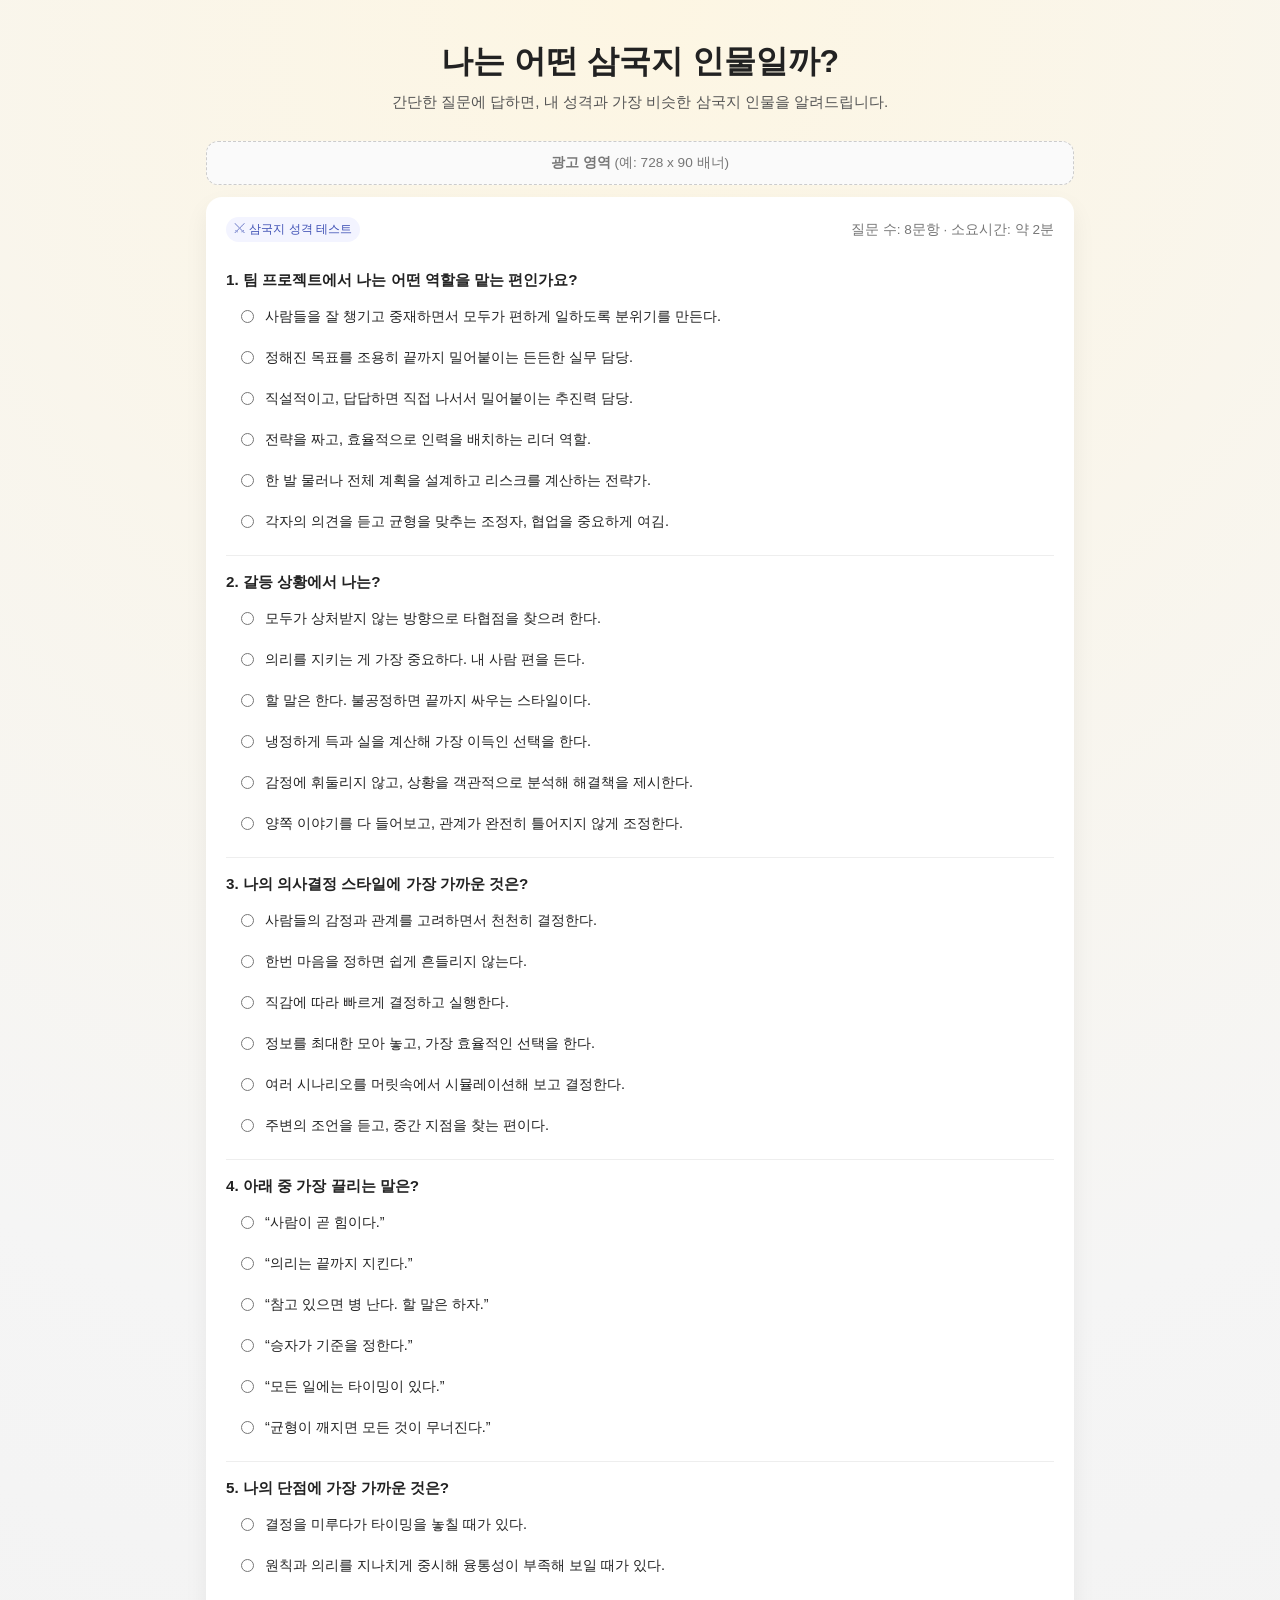
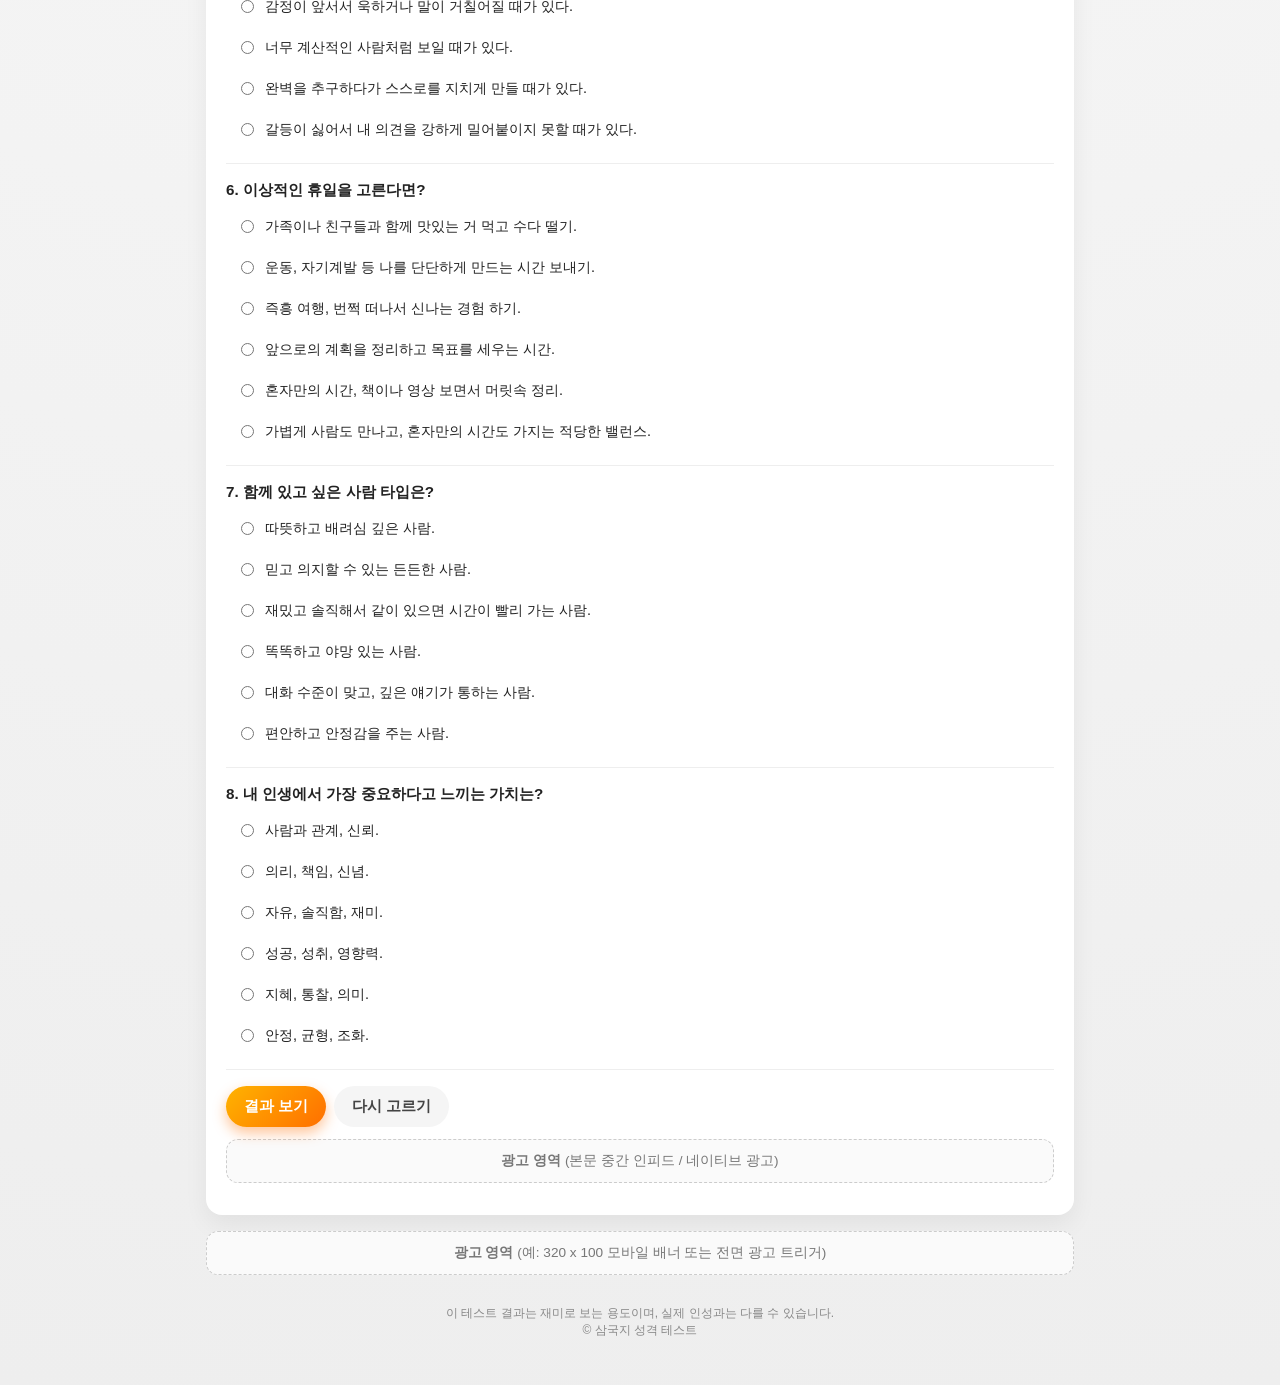
==== sam.html @ 5c95fb85 "Add 삼국지 인물 성격 테스트 HTML quiz" ====
<!DOCTYPE html>
<html lang="ko">
<head>
  <meta charset="UTF-8" />
  <title>삼국지 인물 성격 테스트</title>
  <meta name="viewport" content="width=device-width, initial-scale=1" />
  <style>
    * {
      box-sizing: border-box;
    }

    body {
      margin: 0;
      font-family: -apple-system, BlinkMacSystemFont, "Segoe UI", Roboto, sans-serif;
      background: radial-gradient(circle at top, #fdf6e3 0, #f5f5f5 45%, #eeeeee 100%);
      color: #222;
    }

    .page {
      max-width: 900px;
      margin: 0 auto;
      padding: 16px;
    }

    header {
      text-align: center;
      padding: 24px 12px 16px;
    }

    header h1 {
      margin: 0 0 8px;
      font-size: 2rem;
    }

    header p {
      margin: 0;
      color: #555;
      font-size: 0.95rem;
    }

    .card {
      background: #fff;
      border-radius: 16px;
      box-shadow: 0 10px 25px rgba(0, 0, 0, 0.06);
      padding: 20px;
      margin-bottom: 16px;
    }

    .ad-slot {
      border-radius: 12px;
      border: 1px dashed #ccc;
      background: #fafafa;
      color: #777;
      font-size: 0.85rem;
      padding: 12px;
      text-align: center;
      margin: 12px 0;
    }

    .ad-slot span {
      font-weight: 600;
    }

    .quiz-meta {
      font-size: 0.85rem;
      color: #777;
      display: flex;
      justify-content: space-between;
      align-items: center;
      gap: 8px;
      flex-wrap: wrap;
      margin-bottom: 12px;
    }

    .badge {
      display: inline-flex;
      align-items: center;
      gap: 4px;
      font-size: 0.75rem;
      padding: 4px 8px;
      border-radius: 999px;
      background: #f3f4ff;
      color: #3f51b5;
    }

    .question {
      padding: 16px 0;
      border-bottom: 1px solid #eee;
    }

    .question:last-of-type {
      border-bottom: none;
    }

    .question-title {
      font-weight: 600;
      margin-bottom: 8px;
      font-size: 0.95rem;
    }

    .options {
      display: grid;
      gap: 6px;
    }

    .option-label {
      display: flex;
      align-items: flex-start;
      gap: 8px;
      padding: 8px 10px;
      border-radius: 10px;
      cursor: pointer;
      transition: background 0.15s ease, transform 0.05s ease;
    }

    .option-label:hover {
      background: #f4f4ff;
      transform: translateY(-1px);
    }

    .option-label input {
      margin-top: 3px;
      flex-shrink: 0;
    }

    .option-text {
      font-size: 0.9rem;
    }

    .actions {
      margin-top: 16px;
      display: flex;
      gap: 8px;
      flex-wrap: wrap;
    }

    button {
      border: none;
      border-radius: 999px;
      padding: 10px 18px;
      cursor: pointer;
      font-size: 0.95rem;
      font-weight: 600;
      transition: transform 0.05s ease, box-shadow 0.1s ease, opacity 0.15s ease;
    }

    button:active {
      transform: translateY(1px);
      box-shadow: none;
    }

    .btn-primary {
      background: linear-gradient(135deg, #ffb300, #ff6f00);
      color: #fff;
      box-shadow: 0 6px 14px rgba(255, 111, 0, 0.4);
    }

    .btn-secondary {
      background: #f5f5f5;
      color: #444;
    }

    .warning {
      margin-top: 8px;
      font-size: 0.85rem;
      color: #d32f2f;
      display: none;
    }

    .result {
      display: none;
      margin-top: 16px;
    }

    .result-title {
      font-size: 1.2rem;
      font-weight: 700;
      margin-bottom: 4px;
    }

    .result-subtitle {
      font-size: 0.9rem;
      color: #777;
      margin-bottom: 12px;
    }

    .result-tagline {
      display: inline-block;
      font-size: 0.8rem;
      padding: 4px 10px;
      border-radius: 999px;
      background: #fff8e1;
      color: #ff6f00;
      margin-bottom: 10px;
    }

    .result-body {
      font-size: 0.9rem;
      line-height: 1.6;
      color: #444;
    }

    .result-body p {
      margin: 0 0 8px;
    }

    .result-body ul {
      padding-left: 18px;
      margin: 6px 0 0;
      font-size: 0.88rem;
    }

    .share-hint {
      margin-top: 12px;
      font-size: 0.8rem;
      color: #666;
    }

    footer {
      text-align: center;
      font-size: 0.75rem;
      color: #888;
      padding: 18px 0 30px;
    }

    @media (max-width: 600px) {
      header h1 {
        font-size: 1.6rem;
      }
      .card {
        padding: 16px;
      }
    }
  </style>
</head>
<body>
  <div class="page">
    <header>
      <h1>나는 어떤 삼국지 인물일까?</h1>
      <p>간단한 질문에 답하면, 내 성격과 가장 비슷한 삼국지 인물을 알려드립니다.</p>
    </header>

    <!-- 상단 광고 영역 -->
    <div class="ad-slot">
      <span>광고 영역</span> (예: 728 x 90 배너)
      <!-- 여기 ad script 삽입 -->
    </div>

    <main>
      <section class="card" id="quiz-card">
        <div class="quiz-meta">
          <div class="badge">⚔ 삼국지 성격 테스트</div>
          <div>질문 수: 8문항 · 소요시간: 약 2분</div>
        </div>

        <form id="quiz-form">
          <!-- Q1 -->
          <div class="question">
            <div class="question-title">1. 팀 프로젝트에서 나는 어떤 역할을 맡는 편인가요?</div>
            <div class="options">
              <label class="option-label">
                <input type="radio" name="q1" value="yu" />
                <div class="option-text">사람들을 잘 챙기고 중재하면서 모두가 편하게 일하도록 분위기를 만든다.</div>
              </label>
              <label class="option-label">
                <input type="radio" name="q1" value="guan" />
                <div class="option-text">정해진 목표를 조용히 끝까지 밀어붙이는 든든한 실무 담당.</div>
              </label>
              <label class="option-label">
                <input type="radio" name="q1" value="zhang" />
                <div class="option-text">직설적이고, 답답하면 직접 나서서 밀어붙이는 추진력 담당.</div>
              </label>
              <label class="option-label">
                <input type="radio" name="q1" value="cao" />
                <div class="option-text">전략을 짜고, 효율적으로 인력을 배치하는 리더 역할.</div>
              </label>
              <label class="option-label">
                <input type="radio" name="q1" value="zhuge" />
                <div class="option-text">한 발 물러나 전체 계획을 설계하고 리스크를 계산하는 전략가.</div>
              </label>
              <label class="option-label">
                <input type="radio" name="q1" value="sun" />
                <div class="option-text">각자의 의견을 듣고 균형을 맞추는 조정자, 협업을 중요하게 여김.</div>
              </label>
            </div>
          </div>

          <!-- Q2 -->
          <div class="question">
            <div class="question-title">2. 갈등 상황에서 나는?</div>
            <div class="options">
              <label class="option-label">
                <input type="radio" name="q2" value="yu" />
                <div class="option-text">모두가 상처받지 않는 방향으로 타협점을 찾으려 한다.</div>
              </label>
              <label class="option-label">
                <input type="radio" name="q2" value="guan" />
                <div class="option-text">의리를 지키는 게 가장 중요하다. 내 사람 편을 든다.</div>
              </label>
              <label class="option-label">
                <input type="radio" name="q2" value="zhang" />
                <div class="option-text">할 말은 한다. 불공정하면 끝까지 싸우는 스타일이다.</div>
              </label>
              <label class="option-label">
                <input type="radio" name="q2" value="cao" />
                <div class="option-text">냉정하게 득과 실을 계산해 가장 이득인 선택을 한다.</div>
              </label>
              <label class="option-label">
                <input type="radio" name="q2" value="zhuge" />
                <div class="option-text">감정에 휘둘리지 않고, 상황을 객관적으로 분석해 해결책을 제시한다.</div>
              </label>
              <label class="option-label">
                <input type="radio" name="q2" value="sun" />
                <div class="option-text">양쪽 이야기를 다 들어보고, 관계가 완전히 틀어지지 않게 조정한다.</div>
              </label>
            </div>
          </div>

          <!-- Q3 -->
          <div class="question">
            <div class="question-title">3. 나의 의사결정 스타일에 가장 가까운 것은?</div>
            <div class="options">
              <label class="option-label">
                <input type="radio" name="q3" value="yu" />
                <div class="option-text">사람들의 감정과 관계를 고려하면서 천천히 결정한다.</div>
              </label>
              <label class="option-label">
                <input type="radio" name="q3" value="guan" />
                <div class="option-text">한번 마음을 정하면 쉽게 흔들리지 않는다.</div>
              </label>
              <label class="option-label">
                <input type="radio" name="q3" value="zhang" />
                <div class="option-text">직감에 따라 빠르게 결정하고 실행한다.</div>
              </label>
              <label class="option-label">
                <input type="radio" name="q3" value="cao" />
                <div class="option-text">정보를 최대한 모아 놓고, 가장 효율적인 선택을 한다.</div>
              </label>
              <label class="option-label">
                <input type="radio" name="q3" value="zhuge" />
                <div class="option-text">여러 시나리오를 머릿속에서 시뮬레이션해 보고 결정한다.</div>
              </label>
              <label class="option-label">
                <input type="radio" name="q3" value="sun" />
                <div class="option-text">주변의 조언을 듣고, 중간 지점을 찾는 편이다.</div>
              </label>
            </div>
          </div>

          <!-- Q4 -->
          <div class="question">
            <div class="question-title">4. 아래 중 가장 끌리는 말은?</div>
            <div class="options">
              <label class="option-label">
                <input type="radio" name="q4" value="yu" />
                <div class="option-text">“사람이 곧 힘이다.”</div>
              </label>
              <label class="option-label">
                <input type="radio" name="q4" value="guan" />
                <div class="option-text">“의리는 끝까지 지킨다.”</div>
              </label>
              <label class="option-label">
                <input type="radio" name="q4" value="zhang" />
                <div class="option-text">“참고 있으면 병 난다. 할 말은 하자.”</div>
              </label>
              <label class="option-label">
                <input type="radio" name="q4" value="cao" />
                <div class="option-text">“승자가 기준을 정한다.”</div>
              </label>
              <label class="option-label">
                <input type="radio" name="q4" value="zhuge" />
                <div class="option-text">“모든 일에는 타이밍이 있다.”</div>
              </label>
              <label class="option-label">
                <input type="radio" name="q4" value="sun" />
                <div class="option-text">“균형이 깨지면 모든 것이 무너진다.”</div>
              </label>
            </div>
          </div>

          <!-- Q5 -->
          <div class="question">
            <div class="question-title">5. 나의 단점에 가장 가까운 것은?</div>
            <div class="options">
              <label class="option-label">
                <input type="radio" name="q5" value="yu" />
                <div class="option-text">결정을 미루다가 타이밍을 놓칠 때가 있다.</div>
              </label>
              <label class="option-label">
                <input type="radio" name="q5" value="guan" />
                <div class="option-text">원칙과 의리를 지나치게 중시해 융통성이 부족해 보일 때가 있다.</div>
              </label>
              <label class="option-label">
                <input type="radio" name="q5" value="zhang" />
                <div class="option-text">감정이 앞서서 욱하거나 말이 거칠어질 때가 있다.</div>
              </label>
              <label class="option-label">
                <input type="radio" name="q5" value="cao" />
                <div class="option-text">너무 계산적인 사람처럼 보일 때가 있다.</div>
              </label>
              <label class="option-label">
                <input type="radio" name="q5" value="zhuge" />
                <div class="option-text">완벽을 추구하다가 스스로를 지치게 만들 때가 있다.</div>
              </label>
              <label class="option-label">
                <input type="radio" name="q5" value="sun" />
                <div class="option-text">갈등이 싫어서 내 의견을 강하게 밀어붙이지 못할 때가 있다.</div>
              </label>
            </div>
          </div>

          <!-- Q6 -->
          <div class="question">
            <div class="question-title">6. 이상적인 휴일을 고른다면?</div>
            <div class="options">
              <label class="option-label">
                <input type="radio" name="q6" value="yu" />
                <div class="option-text">가족이나 친구들과 함께 맛있는 거 먹고 수다 떨기.</div>
              </label>
              <label class="option-label">
                <input type="radio" name="q6" value="guan" />
                <div class="option-text">운동, 자기계발 등 나를 단단하게 만드는 시간 보내기.</div>
              </label>
              <label class="option-label">
                <input type="radio" name="q6" value="zhang" />
                <div class="option-text">즉흥 여행, 번쩍 떠나서 신나는 경험 하기.</div>
              </label>
              <label class="option-label">
                <input type="radio" name="q6" value="cao" />
                <div class="option-text">앞으로의 계획을 정리하고 목표를 세우는 시간.</div>
              </label>
              <label class="option-label">
                <input type="radio" name="q6" value="zhuge" />
                <div class="option-text">혼자만의 시간, 책이나 영상 보면서 머릿속 정리.</div>
              </label>
              <label class="option-label">
                <input type="radio" name="q6" value="sun" />
                <div class="option-text">가볍게 사람도 만나고, 혼자만의 시간도 가지는 적당한 밸런스.</div>
              </label>
            </div>
          </div>

          <!-- Q7 -->
          <div class="question">
            <div class="question-title">7. 함께 있고 싶은 사람 타입은?</div>
            <div class="options">
              <label class="option-label">
                <input type="radio" name="q7" value="yu" />
                <div class="option-text">따뜻하고 배려심 깊은 사람.</div>
              </label>
              <label class="option-label">
                <input type="radio" name="q7" value="guan" />
                <div class="option-text">믿고 의지할 수 있는 든든한 사람.</div>
              </label>
              <label class="option-label">
                <input type="radio" name="q7" value="zhang" />
                <div class="option-text">재밌고 솔직해서 같이 있으면 시간이 빨리 가는 사람.</div>
              </label>
              <label class="option-label">
                <input type="radio" name="q7" value="cao" />
                <div class="option-text">똑똑하고 야망 있는 사람.</div>
              </label>
              <label class="option-label">
                <input type="radio" name="q7" value="zhuge" />
                <div class="option-text">대화 수준이 맞고, 깊은 얘기가 통하는 사람.</div>
              </label>
              <label class="option-label">
                <input type="radio" name="q7" value="sun" />
                <div class="option-text">편안하고 안정감을 주는 사람.</div>
              </label>
            </div>
          </div>

          <!-- Q8 -->
          <div class="question">
            <div class="question-title">8. 내 인생에서 가장 중요하다고 느끼는 가치는?</div>
            <div class="options">
              <label class="option-label">
                <input type="radio" name="q8" value="yu" />
                <div class="option-text">사람과 관계, 신뢰.</div>
              </label>
              <label class="option-label">
                <input type="radio" name="q8" value="guan" />
                <div class="option-text">의리, 책임, 신념.</div>
              </label>
              <label class="option-label">
                <input type="radio" name="q8" value="zhang" />
                <div class="option-text">자유, 솔직함, 재미.</div>
              </label>
              <label class="option-label">
                <input type="radio" name="q8" value="cao" />
                <div class="option-text">성공, 성취, 영향력.</div>
              </label>
              <label class="option-label">
                <input type="radio" name="q8" value="zhuge" />
                <div class="option-text">지혜, 통찰, 의미.</div>
              </label>
              <label class="option-label">
                <input type="radio" name="q8" value="sun" />
                <div class="option-text">안정, 균형, 조화.</div>
              </label>
            </div>
          </div>

          <div class="actions">
            <button type="button" class="btn-primary" id="submit-btn">결과 보기</button>
            <button type="button" class="btn-secondary" id="reset-btn">다시 고르기</button>
          </div>
          <div class="warning" id="warning-msg">모든 문항에 답을 선택해주세요.</div>
        </form>

        <!-- 중간 광고 영역 -->
        <div class="ad-slot">
          <span>광고 영역</span> (본문 중간 인피드 / 네이티브 광고)
          <!-- 여기 ad script 삽입 -->
        </div>

        <div class="result" id="result-box">
          <div class="result-title" id="result-title"></div>
          <div class="result-subtitle" id="result-subtitle"></div>
          <div class="result-tagline" id="result-tagline"></div>
          <div class="result-body" id="result-body"></div>

          <div class="actions" style="margin-top: 16px;">
            <button type="button" class="btn-secondary" id="retry-btn">테스트 다시 하기</button>
          </div>
          <div class="share-hint">
            친구에게도 공유해서, 누가 누군지 비교해 보세요 😄  
            (URL 복사해서 카톡/디코 등에 붙여넣기!)
          </div>
        </div>
      </section>

      <!-- 하단 광고 영역 -->
      <div class="ad-slot">
        <span>광고 영역</span> (예: 320 x 100 모바일 배너 또는 전면 광고 트리거)
        <!-- 여기 ad script 삽입 -->
      </div>
    </main>

    <footer>
      이 테스트 결과는 재미로 보는 용도이며, 실제 인성과는 다를 수 있습니다.<br />
      © 삼국지 성격 테스트
    </footer>
  </div>

  <script>
    // 캐릭터별 결과 텍스트
    const CHARACTER_RESULTS = {
      yu: {
        name: "유비 타입",
        subtitle: "사람을 모으는 따뜻한 리더",
        tagline: "“사람이 가장 큰 재산이다.”",
        description: `
          <p>당신은 사람을 중요하게 생각하고, 주변을 잘 챙기는 따뜻한 리더 타입입니다.</p>
          <p>다소 우유부단해 보일 때도 있지만, 결국에는 모두가 최대한 상처받지 않는 방향을 찾으려 노력합니다.</p>
          <ul>
            <li>관계와 신뢰를 중시하는 성향</li>
            <li>사람을 모으고 분위기를 만드는 능력</li>
            <li>때로는 결정이 느리다는 이야기를 들을 수 있음</li>
          </ul>
        `
      },
      guan: {
        name: "관우 타입",
        subtitle: "의리와 신념으로 버티는 정직한 강자",
        tagline: "“한 번 맺은 인연, 끝까지 지킨다.”",
        description: `
          <p>당신은 의리와 신뢰를 매우 중요하게 생각하는 사람입니다.</p>
          <p>스스로 세운 기준이 분명하고, 한 번 마음먹은 일은 끝까지 밀어붙이는 강한 끈기를 가지고 있습니다.</p>
          <ul>
            <li>믿음직하고 책임감이 강한 스타일</li>
            <li>원칙주의자로 보일 수 있음</li>
            <li>가까운 사람들에게는 누구보다 든든한 존재</li>
          </ul>
        `
      },
      zhang: {
        name: "장비 타입",
        subtitle: "불같은 에너지의 솔직한 행동파",
        tagline: "“답답하면 내가 한다!”",
        description: `
          <p>당신은 솔직하고 직선적인 에너지를 가진 사람입니다.</p>
          <p>하기로 한 일은 시원하게 밀어붙이고, 불공정한 상황을 보면 그냥 넘기지 못하는 편입니다.</p>
          <ul>
            <li>추진력 넘치는 실천형 인간</li>
            <li>감정 표현이 솔직해 호불호가 갈릴 수 있음</li>
            <li>팀에 있을 때 분위기를 확 뒤집는 파워</li>
          </ul>
        `
      },
      cao: {
        name: "조조 타입",
        subtitle: "냉철한 판단의 전략적 현실주의자",
        tagline: "“승리한 자가 기준이 된다.”",
        description: `
          <p>당신은 효율과 성과를 중시하는 현실적인 전략가 타입입니다.</p>
          <p>때로는 차갑게 보일 수 있지만, 그만큼 상황을 냉정하게 바라보고 필요한 결정을 내릴 수 있습니다.</p>
          <ul>
            <li>판단이 빠르고 전략적인 사고를 잘함</li>
            <li>감정보다는 결과를 우선시하는 편</li>
            <li>리더 역할을 맡을 때 능력을 크게 발휘</li>
          </ul>
        `
      },
      zhuge: {
        name: "제갈량 타입",
        subtitle: "먼 미래까지 보는 지혜로운 설계자",
        tagline: "“이미 여러 경우의 수를 계산해 두었다.”",
        description: `
          <p>당신은 한 발 물러서서 전체를 보는 시야를 가진 사람입니다.</p>
          <p>계획을 세우고, 리스크를 분석하며, 최적의 선택지를 찾는 데에 강점이 있습니다.</p>
          <ul>
            <li>논리적이고 분석적인 사고력</li>
            <li>완벽주의 성향으로 스스로를 몰아붙이기도 함</li>
            <li>조언자·전략가 포지션에서 진가를 발휘</li>
          </ul>
        `
      },
      sun: {
        name: "손권 타입",
        subtitle: "균형 감각이 뛰어난 조정형 리더",
        tagline: "“극단이 아닌 균형이 오래 간다.”",
        description: `
          <p>당신은 여러 의견을 들으며 균형점을 잘 찾는 사람입니다.</p>
          <p>극단적인 선택보다는, 장기적으로 모두가 버틸 수 있는 타협점을 찾는 능력이 뛰어납니다.</p>
          <ul>
            <li>협상과 중재에 강한 스타일</li>
            <li>갈등 상황에서 모두를 살리는 선택을 찾으려 함</li>
            <li>가끔은 ‘애매하다’는 말을 들을 수 있지만, 실상은 안정적인 타입</li>
          </ul>
        `
      }
    };

    const form = document.getElementById("quiz-form");
    const submitBtn = document.getElementById("submit-btn");
    const resetBtn = document.getElementById("reset-btn");
    const retryBtn = document.getElementById("retry-btn");
    const warningMsg = document.getElementById("warning-msg");
    const resultBox = document.getElementById("result-box");
    const resultTitle = document.getElementById("result-title");
    const resultSubtitle = document.getElementById("result-subtitle");
    const resultTagline = document.getElementById("result-tagline");
    const resultBody = document.getElementById("result-body");

    function getSelectedValues() {
      const answers = {};
      const totalQuestions = 8;

      for (let i = 1; i <= totalQuestions; i++) {
        const name = "q" + i;
        const selected = form.querySelector(`input[name="${name}"]:checked`);
        answers[name] = selected ? selected.value : null;
      }
      return answers;
    }

    function calculateResult(answers) {
      const scores = {
        yu: 0,
        guan: 0,
        zhang: 0,
        cao: 0,
        zhuge: 0,
        sun: 0
      };

      Object.values(answers).forEach((value) => {
        if (value && scores.hasOwnProperty(value)) {
          scores[value] += 1;
        }
      });

      let bestKey = null;
      let bestScore = -1;
      for (const [key, score] of Object.entries(scores)) {
        if (score > bestScore) {
          bestScore = score;
          bestKey = key;
        }
      }

      return bestKey;
    }

    function showResult(characterKey) {
      const data = CHARACTER_RESULTS[characterKey];
      if (!data) return;

      resultTitle.textContent = data.name;
      resultSubtitle.textContent = data.subtitle;
      resultTagline.textContent = data.tagline;
      resultBody.innerHTML = data.description;

      resultBox.style.display = "block";
      warningMsg.style.display = "none";

      // 결과 쪽으로 스크롤
      resultBox.scrollIntoView({ behavior: "smooth", block: "start" });
    }

    function resetQuiz() {
      form.reset();
      warningMsg.style.display = "none";
      resultBox.style.display = "none";
    }

    submitBtn.addEventListener("click", () => {
      const answers = getSelectedValues();
      const missed = Object.values(answers).some((val) => val === null);

      if (missed) {
        warningMsg.style.display = "block";
        resultBox.style.display = "none";
        return;
      }

      const bestKey = calculateResult(answers);
      showResult(bestKey);
    });

    resetBtn.addEventListener("click", resetQuiz);
    retryBtn.addEventListener("click", resetQuiz);
  </script>
</body>
</html>
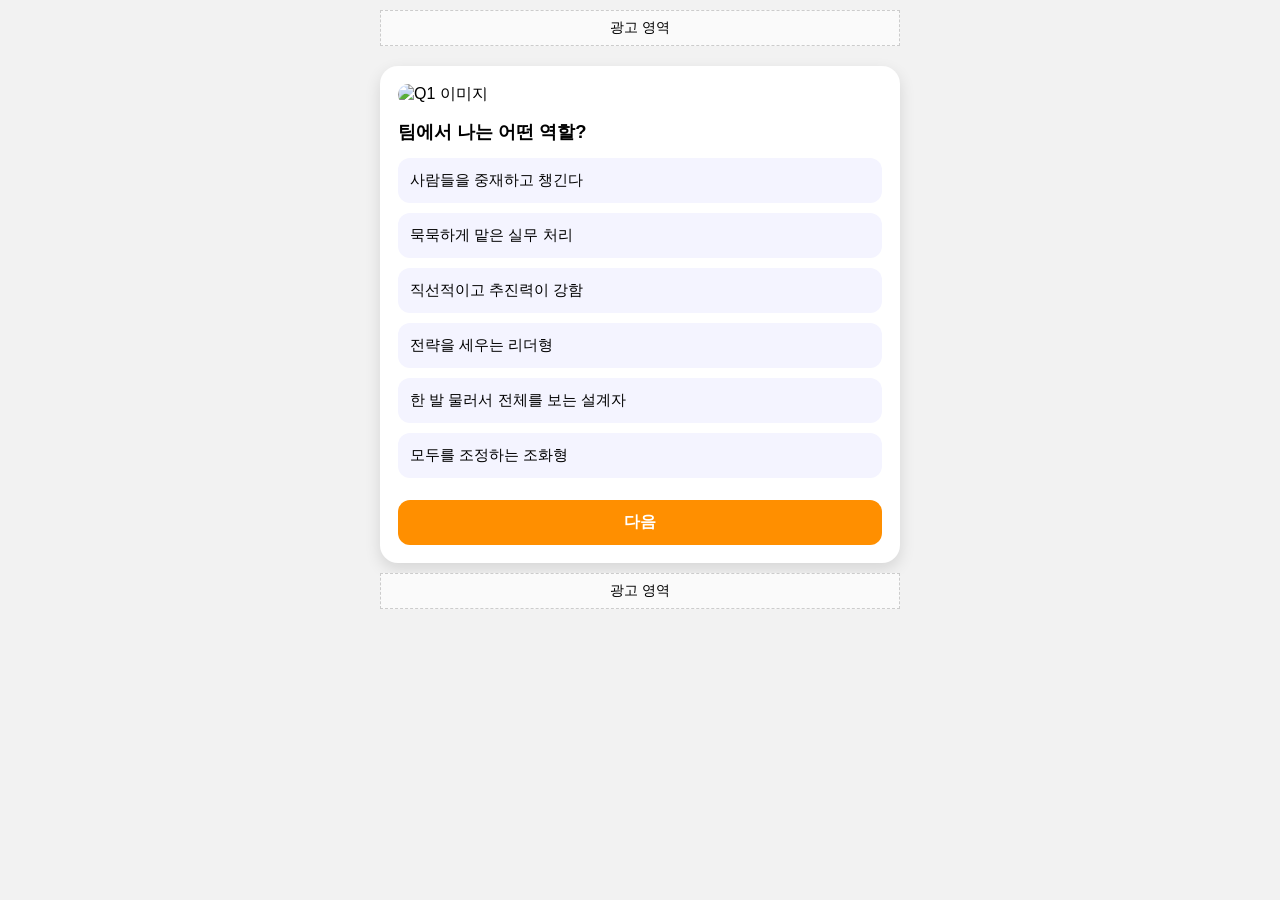
==== commit d9f2d394: "v1" ====
--- a/sam.html
+++ b/sam.html
@@ -1,727 +1,318 @@
 <!DOCTYPE html>
 <html lang="ko">
 <head>
-  <meta charset="UTF-8" />
-  <title>삼국지 인물 성격 테스트</title>
-  <meta name="viewport" content="width=device-width, initial-scale=1" />
-  <style>
-    * {
-      box-sizing: border-box;
+<meta charset="UTF-8" />
+<meta name="viewport" content="width=device-width, initial-scale=1" />
+<title>삼국지 성격 테스트</title>
+
+<style>
+  body {
+    margin: 0;
+    background: #f2f2f2;
+    font-family: "Apple SD Gothic Neo", sans-serif;
+  }
+  .container {
+    max-width: 520px;
+    margin: 0 auto;
+    padding: 0 14px;
+  }
+
+  /* 광고 영역 */
+  .ad-slot {
+    margin: 10px 0;
+    padding: 8px;
+    background: #fafafa;
+    border: 1px dashed #ccc;
+    font-size: 0.85rem;
+    text-align: center;
+  }
+
+  /* 질문 카드 */
+  .card {
+    margin-top: 20px;
+    background: #fff;
+    border-radius: 18px;
+    padding: 18px;
+    box-shadow: 0 6px 16px rgba(0,0,0,0.12);
+    display: none; /* 기본은 감춤 */
+    animation: fadein .3s ease;
+  }
+
+  @keyframes fadein {
+    from {opacity: 0; transform: translateY(8px);}
+    to {opacity: 1; transform: translateY(0);}
+  }
+
+  .card.active { display: block; }
+
+  .card img {
+    width: 100%;
+    border-radius: 14px;
+    margin-bottom: 14px;
+  }
+
+  .question-title {
+    font-size: 1.15rem;
+    font-weight: 700;
+    margin-bottom: 14px;
+  }
+
+  .option {
+    background: #f4f4ff;
+    padding: 12px;
+    border-radius: 12px;
+    margin-bottom: 10px;
+    cursor: pointer;
+    font-size: 0.95rem;
+  }
+  .option.selected {
+    background: #dcd8ff;
+    font-weight: 600;
+  }
+
+  .next-btn {
+    margin-top: 12px;
+    width: 100%;
+    padding: 12px;
+    border: none;
+    background: #ff8f00;
+    color: #fff;
+    border-radius: 12px;
+    font-size: 1rem;
+    font-weight: 700;
+    cursor: pointer;
+  }
+
+  /* 결과 구역 */
+  #result-box {
+    display: none;
+    background: #fff;
+    padding: 20px;
+    border-radius: 18px;
+    margin-top: 20px;
+    box-shadow: 0 6px 16px rgba(0,0,0,0.12);
+    animation: fadein .3s ease;
+  }
+
+  #result-box img {
+    width: 100%;
+    border-radius: 16px;
+    margin-bottom: 16px;
+  }
+
+  .result-title {
+    font-size: 1.3rem;
+    font-weight: 700;
+  }
+
+  .result-desc {
+    margin-top: 8px;
+    line-height: 1.6;
+  }
+
+  .retry-btn {
+    margin-top: 16px;
+    width: 100%;
+    padding: 12px;
+    background: #eee;
+    border: none;
+    border-radius: 12px;
+    font-size: 1rem;
+    cursor: pointer;
+  }
+</style>
+</head>
+
+<body>
+<div class="container">
+
+  <div class="ad-slot">광고 영역</div>
+
+  <!-- 카드들 -->
+  <div id="card-area">
+
+    <!-- Q1 -->
+    <div class="card active" data-question="q1">
+      <img src="img/q1.jpg" alt="Q1 이미지">
+      <div class="question-title">팀에서 나는 어떤 역할?</div>
+      <div class="option" data-value="yu">사람들을 중재하고 챙긴다</div>
+      <div class="option" data-value="guan">묵묵하게 맡은 실무 처리</div>
+      <div class="option" data-value="zhang">직선적이고 추진력이 강함</div>
+      <div class="option" data-value="cao">전략을 세우는 리더형</div>
+      <div class="option" data-value="zhuge">한 발 물러서 전체를 보는 설계자</div>
+      <div class="option" data-value="sun">모두를 조정하는 조화형</div>
+      <button class="next-btn">다음</button>
+    </div>
+
+    <!-- Q2 -->
+    <div class="card" data-question="q2">
+      <img src="img/q2.jpg" alt="Q2 이미지">
+      <div class="question-title">갈등 상황에서 나는?</div>
+      <div class="option" data-value="yu">모두가 덜 상처받게 타협</div>
+      <div class="option" data-value="guan">의리 최우선</div>
+      <div class="option" data-value="zhang">불공정하면 바로 지적</div>
+      <div class="option" data-value="cao">득실 계산</div>
+      <div class="option" data-value="zhuge">감정 배제하고 분석</div>
+      <div class="option" data-value="sun">관계가 깨지지 않게 조정</div>
+      <button class="next-btn">다음</button>
+    </div>
+
+    <!-- Q3 -->
+    <div class="card" data-question="q3">
+      <img src="img/q3.jpg" alt="Q3 이미지">
+      <div class="question-title">의사결정 스타일은?</div>
+      <div class="option" data-value="yu">감정·관계 고려</div>
+      <div class="option" data-value="guan">결정 후 흔들리지 않음</div>
+      <div class="option" data-value="zhang">직감·속도</div>
+      <div class="option" data-value="cao">정보 기반 효율 결정</div>
+      <div class="option" data-value="zhuge">시나리오 분석</div>
+      <div class="option" data-value="sun">여러 의견 조율</div>
+      <button class="next-btn">다음</button>
+    </div>
+
+    <!-- Q4 -->
+    <div class="card" data-question="q4">
+      <img src="img/q4.jpg" alt="Q4 이미지">
+      <div class="question-title">가장 끌리는 말은?</div>
+      <div class="option" data-value="yu">사람이 곧 힘이다</div>
+      <div class="option" data-value="guan">의리는 끝까지</div>
+      <div class="option" data-value="zhang">참으면 병난다</div>
+      <div class="option" data-value="cao">승자가 기준</div>
+      <div class="option" data-value="zhuge">모든 건 타이밍</div>
+      <div class="option" data-value="sun">균형이 중요</div>
+      <button class="next-btn">다음</button>
+    </div>
+
+    <!-- Q5 -->
+    <div class="card" data-question="q5">
+      <img src="img/q5.jpg" alt="Q5 이미지">
+      <div class="question-title">내 단점과 가까운 것은?</div>
+      <div class="option" data-value="yu">결정이 느림</div>
+      <div class="option" data-value="guan">융통성 부족</div>
+      <div class="option" data-value="zhang">감정적일 때가 있음</div>
+      <div class="option" data-value="cao">계산적이라는 말 들음</div>
+      <div class="option" data-value="zhuge">완벽주의</div>
+      <div class="option" data-value="sun">의견 주장 약함</div>
+      <button class="next-btn">다음</button>
+    </div>
+
+    <!-- Q6 -->
+    <div class="card" data-question="q6">
+      <img src="img/q6.jpg" alt="Q6 이미지">
+      <div class="question-title">중요하게 생각하는 가치?</div>
+      <div class="option" data-value="yu">관계·신뢰</div>
+      <div class="option" data-value="guan">의리·책임</div>
+      <div class="option" data-value="zhang">자유·솔직함</div>
+      <div class="option" data-value="cao">성취·성공</div>
+      <div class="option" data-value="zhuge">지혜·의미</div>
+      <div class="option" data-value="sun">안정·조화</div>
+      <button class="next-btn">결과 보기</button>
+    </div>
+
+  </div>
+
+  <div class="ad-slot">광고 영역</div>
+
+  <!-- 결과 -->
+  <div id="result-box">
+    <img id="result-img" src="" alt="">
+    <div class="result-title" id="result-title"></div>
+    <div class="result-desc" id="result-desc"></div>
+    <button class="retry-btn" onclick="location.reload()">다시 하기</button>
+  </div>
+
+</div>
+
+<script>
+  const cards = document.querySelectorAll(".card");
+  const answers = {};
+
+  // 옵션 선택
+  document.querySelectorAll(".option").forEach(opt => {
+    opt.addEventListener("click", () => {
+      opt.classList.toggle("selected");
+    });
+  });
+
+  // 버튼 클릭 → 다음 질문
+  document.querySelectorAll(".next-btn").forEach((btn, index) => {
+    btn.addEventListener("click", () => {
+      const card = cards[index];
+      const qName = card.dataset.question;
+      const selected = [...card.querySelectorAll(".selected")].map(o => o.dataset.value);
+
+      if (selected.length === 0) {
+        alert("하나 이상 선택해주세요!");
+        return;
+      }
+
+      answers[qName] = selected;
+
+      card.classList.remove("active");
+      if (cards[index + 1]) {
+        cards[index + 1].classList.add("active");
+      } else {
+        showResult();
+      }
+    });
+  });
+
+  /* 결과 데이터 */
+  const RESULT_DATA = {
+    yu: {
+      name: "유비 타입",
+      img: "img/result_yu.jpg",
+      desc: "따뜻하고 관계 중심적인 리더 성향!"
+    },
+    guan: {
+      name: "관우 타입",
+      img: "img/result_guan.jpg",
+      desc: "의리, 신뢰, 원칙 중심의 강직한 성향!"
+    },
+    zhang: {
+      name: "장비 타입",
+      img: "img/result_zhang.jpg",
+      desc: "솔직하고 추진력 넘치는 행동파!"
+    },
+    cao: {
+      name: "조조 타입",
+      img: "img/result_cao.jpg",
+      desc: "전략적이고 현실적인 리더형!"
+    },
+    zhuge: {
+      name: "제갈량 타입",
+      img: "img/result_zhuge.jpg",
+      desc: "분석적이고 지혜로운 설계자!"
+    },
+    sun: {
+      name: "손권 타입",
+      img: "img/result_sun.jpg",
+      desc: "균형 감각과 조정 능력이 뛰어난 타입!"
     }
-
-    body {
-      margin: 0;
-      font-family: -apple-system, BlinkMacSystemFont, "Segoe UI", Roboto, sans-serif;
-      background: radial-gradient(circle at top, #fdf6e3 0, #f5f5f5 45%, #eeeeee 100%);
-      color: #222;
-    }
-
-    .page {
-      max-width: 900px;
-      margin: 0 auto;
-      padding: 16px;
-    }
-
-    header {
-      text-align: center;
-      padding: 24px 12px 16px;
-    }
-
-    header h1 {
-      margin: 0 0 8px;
-      font-size: 2rem;
-    }
-
-    header p {
-      margin: 0;
-      color: #555;
-      font-size: 0.95rem;
-    }
-
-    .card {
-      background: #fff;
-      border-radius: 16px;
-      box-shadow: 0 10px 25px rgba(0, 0, 0, 0.06);
-      padding: 20px;
-      margin-bottom: 16px;
-    }
-
-    .ad-slot {
-      border-radius: 12px;
-      border: 1px dashed #ccc;
-      background: #fafafa;
-      color: #777;
-      font-size: 0.85rem;
-      padding: 12px;
-      text-align: center;
-      margin: 12px 0;
-    }
-
-    .ad-slot span {
-      font-weight: 600;
-    }
-
-    .quiz-meta {
-      font-size: 0.85rem;
-      color: #777;
-      display: flex;
-      justify-content: space-between;
-      align-items: center;
-      gap: 8px;
-      flex-wrap: wrap;
-      margin-bottom: 12px;
-    }
-
-    .badge {
-      display: inline-flex;
-      align-items: center;
-      gap: 4px;
-      font-size: 0.75rem;
-      padding: 4px 8px;
-      border-radius: 999px;
-      background: #f3f4ff;
-      color: #3f51b5;
-    }
-
-    .question {
-      padding: 16px 0;
-      border-bottom: 1px solid #eee;
-    }
-
-    .question:last-of-type {
-      border-bottom: none;
-    }
-
-    .question-title {
-      font-weight: 600;
-      margin-bottom: 8px;
-      font-size: 0.95rem;
-    }
-
-    .options {
-      display: grid;
-      gap: 6px;
-    }
-
-    .option-label {
-      display: flex;
-      align-items: flex-start;
-      gap: 8px;
-      padding: 8px 10px;
-      border-radius: 10px;
-      cursor: pointer;
-      transition: background 0.15s ease, transform 0.05s ease;
-    }
-
-    .option-label:hover {
-      background: #f4f4ff;
-      transform: translateY(-1px);
-    }
-
-    .option-label input {
-      margin-top: 3px;
-      flex-shrink: 0;
-    }
-
-    .option-text {
-      font-size: 0.9rem;
-    }
-
-    .actions {
-      margin-top: 16px;
-      display: flex;
-      gap: 8px;
-      flex-wrap: wrap;
-    }
-
-    button {
-      border: none;
-      border-radius: 999px;
-      padding: 10px 18px;
-      cursor: pointer;
-      font-size: 0.95rem;
-      font-weight: 600;
-      transition: transform 0.05s ease, box-shadow 0.1s ease, opacity 0.15s ease;
-    }
-
-    button:active {
-      transform: translateY(1px);
-      box-shadow: none;
-    }
-
-    .btn-primary {
-      background: linear-gradient(135deg, #ffb300, #ff6f00);
-      color: #fff;
-      box-shadow: 0 6px 14px rgba(255, 111, 0, 0.4);
-    }
-
-    .btn-secondary {
-      background: #f5f5f5;
-      color: #444;
-    }
-
-    .warning {
-      margin-top: 8px;
-      font-size: 0.85rem;
-      color: #d32f2f;
-      display: none;
-    }
-
-    .result {
-      display: none;
-      margin-top: 16px;
-    }
-
-    .result-title {
-      font-size: 1.2rem;
-      font-weight: 700;
-      margin-bottom: 4px;
-    }
-
-    .result-subtitle {
-      font-size: 0.9rem;
-      color: #777;
-      margin-bottom: 12px;
-    }
-
-    .result-tagline {
-      display: inline-block;
-      font-size: 0.8rem;
-      padding: 4px 10px;
-      border-radius: 999px;
-      background: #fff8e1;
-      color: #ff6f00;
-      margin-bottom: 10px;
-    }
-
-    .result-body {
-      font-size: 0.9rem;
-      line-height: 1.6;
-      color: #444;
-    }
-
-    .result-body p {
-      margin: 0 0 8px;
-    }
-
-    .result-body ul {
-      padding-left: 18px;
-      margin: 6px 0 0;
-      font-size: 0.88rem;
-    }
-
-    .share-hint {
-      margin-top: 12px;
-      font-size: 0.8rem;
-      color: #666;
-    }
-
-    footer {
-      text-align: center;
-      font-size: 0.75rem;
-      color: #888;
-      padding: 18px 0 30px;
-    }
-
-    @media (max-width: 600px) {
-      header h1 {
-        font-size: 1.6rem;
-      }
-      .card {
-        padding: 16px;
+  };
+
+  function showResult() {
+    const score = {yu:0, guan:0, zhang:0, cao:0, zhuge:0, sun:0};
+
+    Object.values(answers).forEach(arr => arr.forEach(v => score[v]++));
+
+    let best = null, bestScore = -1;
+    for (const k in score) {
+      if (score[k] > bestScore) {
+        best = k;
+        bestScore = score[k];
       }
     }
-  </style>
-</head>
-<body>
-  <div class="page">
-    <header>
-      <h1>나는 어떤 삼국지 인물일까?</h1>
-      <p>간단한 질문에 답하면, 내 성격과 가장 비슷한 삼국지 인물을 알려드립니다.</p>
-    </header>
-
-    <!-- 상단 광고 영역 -->
-    <div class="ad-slot">
-      <span>광고 영역</span> (예: 728 x 90 배너)
-      <!-- 여기 ad script 삽입 -->
-    </div>
-
-    <main>
-      <section class="card" id="quiz-card">
-        <div class="quiz-meta">
-          <div class="badge">⚔ 삼국지 성격 테스트</div>
-          <div>질문 수: 8문항 · 소요시간: 약 2분</div>
-        </div>
-
-        <form id="quiz-form">
-          <!-- Q1 -->
-          <div class="question">
-            <div class="question-title">1. 팀 프로젝트에서 나는 어떤 역할을 맡는 편인가요?</div>
-            <div class="options">
-              <label class="option-label">
-                <input type="radio" name="q1" value="yu" />
-                <div class="option-text">사람들을 잘 챙기고 중재하면서 모두가 편하게 일하도록 분위기를 만든다.</div>
-              </label>
-              <label class="option-label">
-                <input type="radio" name="q1" value="guan" />
-                <div class="option-text">정해진 목표를 조용히 끝까지 밀어붙이는 든든한 실무 담당.</div>
-              </label>
-              <label class="option-label">
-                <input type="radio" name="q1" value="zhang" />
-                <div class="option-text">직설적이고, 답답하면 직접 나서서 밀어붙이는 추진력 담당.</div>
-              </label>
-              <label class="option-label">
-                <input type="radio" name="q1" value="cao" />
-                <div class="option-text">전략을 짜고, 효율적으로 인력을 배치하는 리더 역할.</div>
-              </label>
-              <label class="option-label">
-                <input type="radio" name="q1" value="zhuge" />
-                <div class="option-text">한 발 물러나 전체 계획을 설계하고 리스크를 계산하는 전략가.</div>
-              </label>
-              <label class="option-label">
-                <input type="radio" name="q1" value="sun" />
-                <div class="option-text">각자의 의견을 듣고 균형을 맞추는 조정자, 협업을 중요하게 여김.</div>
-              </label>
-            </div>
-          </div>
-
-          <!-- Q2 -->
-          <div class="question">
-            <div class="question-title">2. 갈등 상황에서 나는?</div>
-            <div class="options">
-              <label class="option-label">
-                <input type="radio" name="q2" value="yu" />
-                <div class="option-text">모두가 상처받지 않는 방향으로 타협점을 찾으려 한다.</div>
-              </label>
-              <label class="option-label">
-                <input type="radio" name="q2" value="guan" />
-                <div class="option-text">의리를 지키는 게 가장 중요하다. 내 사람 편을 든다.</div>
-              </label>
-              <label class="option-label">
-                <input type="radio" name="q2" value="zhang" />
-                <div class="option-text">할 말은 한다. 불공정하면 끝까지 싸우는 스타일이다.</div>
-              </label>
-              <label class="option-label">
-                <input type="radio" name="q2" value="cao" />
-                <div class="option-text">냉정하게 득과 실을 계산해 가장 이득인 선택을 한다.</div>
-              </label>
-              <label class="option-label">
-                <input type="radio" name="q2" value="zhuge" />
-                <div class="option-text">감정에 휘둘리지 않고, 상황을 객관적으로 분석해 해결책을 제시한다.</div>
-              </label>
-              <label class="option-label">
-                <input type="radio" name="q2" value="sun" />
-                <div class="option-text">양쪽 이야기를 다 들어보고, 관계가 완전히 틀어지지 않게 조정한다.</div>
-              </label>
-            </div>
-          </div>
-
-          <!-- Q3 -->
-          <div class="question">
-            <div class="question-title">3. 나의 의사결정 스타일에 가장 가까운 것은?</div>
-            <div class="options">
-              <label class="option-label">
-                <input type="radio" name="q3" value="yu" />
-                <div class="option-text">사람들의 감정과 관계를 고려하면서 천천히 결정한다.</div>
-              </label>
-              <label class="option-label">
-                <input type="radio" name="q3" value="guan" />
-                <div class="option-text">한번 마음을 정하면 쉽게 흔들리지 않는다.</div>
-              </label>
-              <label class="option-label">
-                <input type="radio" name="q3" value="zhang" />
-                <div class="option-text">직감에 따라 빠르게 결정하고 실행한다.</div>
-              </label>
-              <label class="option-label">
-                <input type="radio" name="q3" value="cao" />
-                <div class="option-text">정보를 최대한 모아 놓고, 가장 효율적인 선택을 한다.</div>
-              </label>
-              <label class="option-label">
-                <input type="radio" name="q3" value="zhuge" />
-                <div class="option-text">여러 시나리오를 머릿속에서 시뮬레이션해 보고 결정한다.</div>
-              </label>
-              <label class="option-label">
-                <input type="radio" name="q3" value="sun" />
-                <div class="option-text">주변의 조언을 듣고, 중간 지점을 찾는 편이다.</div>
-              </label>
-            </div>
-          </div>
-
-          <!-- Q4 -->
-          <div class="question">
-            <div class="question-title">4. 아래 중 가장 끌리는 말은?</div>
-            <div class="options">
-              <label class="option-label">
-                <input type="radio" name="q4" value="yu" />
-                <div class="option-text">“사람이 곧 힘이다.”</div>
-              </label>
-              <label class="option-label">
-                <input type="radio" name="q4" value="guan" />
-                <div class="option-text">“의리는 끝까지 지킨다.”</div>
-              </label>
-              <label class="option-label">
-                <input type="radio" name="q4" value="zhang" />
-                <div class="option-text">“참고 있으면 병 난다. 할 말은 하자.”</div>
-              </label>
-              <label class="option-label">
-                <input type="radio" name="q4" value="cao" />
-                <div class="option-text">“승자가 기준을 정한다.”</div>
-              </label>
-              <label class="option-label">
-                <input type="radio" name="q4" value="zhuge" />
-                <div class="option-text">“모든 일에는 타이밍이 있다.”</div>
-              </label>
-              <label class="option-label">
-                <input type="radio" name="q4" value="sun" />
-                <div class="option-text">“균형이 깨지면 모든 것이 무너진다.”</div>
-              </label>
-            </div>
-          </div>
-
-          <!-- Q5 -->
-          <div class="question">
-            <div class="question-title">5. 나의 단점에 가장 가까운 것은?</div>
-            <div class="options">
-              <label class="option-label">
-                <input type="radio" name="q5" value="yu" />
-                <div class="option-text">결정을 미루다가 타이밍을 놓칠 때가 있다.</div>
-              </label>
-              <label class="option-label">
-                <input type="radio" name="q5" value="guan" />
-                <div class="option-text">원칙과 의리를 지나치게 중시해 융통성이 부족해 보일 때가 있다.</div>
-              </label>
-              <label class="option-label">
-                <input type="radio" name="q5" value="zhang" />
-                <div class="option-text">감정이 앞서서 욱하거나 말이 거칠어질 때가 있다.</div>
-              </label>
-              <label class="option-label">
-                <input type="radio" name="q5" value="cao" />
-                <div class="option-text">너무 계산적인 사람처럼 보일 때가 있다.</div>
-              </label>
-              <label class="option-label">
-                <input type="radio" name="q5" value="zhuge" />
-                <div class="option-text">완벽을 추구하다가 스스로를 지치게 만들 때가 있다.</div>
-              </label>
-              <label class="option-label">
-                <input type="radio" name="q5" value="sun" />
-                <div class="option-text">갈등이 싫어서 내 의견을 강하게 밀어붙이지 못할 때가 있다.</div>
-              </label>
-            </div>
-          </div>
-
-          <!-- Q6 -->
-          <div class="question">
-            <div class="question-title">6. 이상적인 휴일을 고른다면?</div>
-            <div class="options">
-              <label class="option-label">
-                <input type="radio" name="q6" value="yu" />
-                <div class="option-text">가족이나 친구들과 함께 맛있는 거 먹고 수다 떨기.</div>
-              </label>
-              <label class="option-label">
-                <input type="radio" name="q6" value="guan" />
-                <div class="option-text">운동, 자기계발 등 나를 단단하게 만드는 시간 보내기.</div>
-              </label>
-              <label class="option-label">
-                <input type="radio" name="q6" value="zhang" />
-                <div class="option-text">즉흥 여행, 번쩍 떠나서 신나는 경험 하기.</div>
-              </label>
-              <label class="option-label">
-                <input type="radio" name="q6" value="cao" />
-                <div class="option-text">앞으로의 계획을 정리하고 목표를 세우는 시간.</div>
-              </label>
-              <label class="option-label">
-                <input type="radio" name="q6" value="zhuge" />
-                <div class="option-text">혼자만의 시간, 책이나 영상 보면서 머릿속 정리.</div>
-              </label>
-              <label class="option-label">
-                <input type="radio" name="q6" value="sun" />
-                <div class="option-text">가볍게 사람도 만나고, 혼자만의 시간도 가지는 적당한 밸런스.</div>
-              </label>
-            </div>
-          </div>
-
-          <!-- Q7 -->
-          <div class="question">
-            <div class="question-title">7. 함께 있고 싶은 사람 타입은?</div>
-            <div class="options">
-              <label class="option-label">
-                <input type="radio" name="q7" value="yu" />
-                <div class="option-text">따뜻하고 배려심 깊은 사람.</div>
-              </label>
-              <label class="option-label">
-                <input type="radio" name="q7" value="guan" />
-                <div class="option-text">믿고 의지할 수 있는 든든한 사람.</div>
-              </label>
-              <label class="option-label">
-                <input type="radio" name="q7" value="zhang" />
-                <div class="option-text">재밌고 솔직해서 같이 있으면 시간이 빨리 가는 사람.</div>
-              </label>
-              <label class="option-label">
-                <input type="radio" name="q7" value="cao" />
-                <div class="option-text">똑똑하고 야망 있는 사람.</div>
-              </label>
-              <label class="option-label">
-                <input type="radio" name="q7" value="zhuge" />
-                <div class="option-text">대화 수준이 맞고, 깊은 얘기가 통하는 사람.</div>
-              </label>
-              <label class="option-label">
-                <input type="radio" name="q7" value="sun" />
-                <div class="option-text">편안하고 안정감을 주는 사람.</div>
-              </label>
-            </div>
-          </div>
-
-          <!-- Q8 -->
-          <div class="question">
-            <div class="question-title">8. 내 인생에서 가장 중요하다고 느끼는 가치는?</div>
-            <div class="options">
-              <label class="option-label">
-                <input type="radio" name="q8" value="yu" />
-                <div class="option-text">사람과 관계, 신뢰.</div>
-              </label>
-              <label class="option-label">
-                <input type="radio" name="q8" value="guan" />
-                <div class="option-text">의리, 책임, 신념.</div>
-              </label>
-              <label class="option-label">
-                <input type="radio" name="q8" value="zhang" />
-                <div class="option-text">자유, 솔직함, 재미.</div>
-              </label>
-              <label class="option-label">
-                <input type="radio" name="q8" value="cao" />
-                <div class="option-text">성공, 성취, 영향력.</div>
-              </label>
-              <label class="option-label">
-                <input type="radio" name="q8" value="zhuge" />
-                <div class="option-text">지혜, 통찰, 의미.</div>
-              </label>
-              <label class="option-label">
-                <input type="radio" name="q8" value="sun" />
-                <div class="option-text">안정, 균형, 조화.</div>
-              </label>
-            </div>
-          </div>
-
-          <div class="actions">
-            <button type="button" class="btn-primary" id="submit-btn">결과 보기</button>
-            <button type="button" class="btn-secondary" id="reset-btn">다시 고르기</button>
-          </div>
-          <div class="warning" id="warning-msg">모든 문항에 답을 선택해주세요.</div>
-        </form>
-
-        <!-- 중간 광고 영역 -->
-        <div class="ad-slot">
-          <span>광고 영역</span> (본문 중간 인피드 / 네이티브 광고)
-          <!-- 여기 ad script 삽입 -->
-        </div>
-
-        <div class="result" id="result-box">
-          <div class="result-title" id="result-title"></div>
-          <div class="result-subtitle" id="result-subtitle"></div>
-          <div class="result-tagline" id="result-tagline"></div>
-          <div class="result-body" id="result-body"></div>
-
-          <div class="actions" style="margin-top: 16px;">
-            <button type="button" class="btn-secondary" id="retry-btn">테스트 다시 하기</button>
-          </div>
-          <div class="share-hint">
-            친구에게도 공유해서, 누가 누군지 비교해 보세요 😄  
-            (URL 복사해서 카톡/디코 등에 붙여넣기!)
-          </div>
-        </div>
-      </section>
-
-      <!-- 하단 광고 영역 -->
-      <div class="ad-slot">
-        <span>광고 영역</span> (예: 320 x 100 모바일 배너 또는 전면 광고 트리거)
-        <!-- 여기 ad script 삽입 -->
-      </div>
-    </main>
-
-    <footer>
-      이 테스트 결과는 재미로 보는 용도이며, 실제 인성과는 다를 수 있습니다.<br />
-      © 삼국지 성격 테스트
-    </footer>
-  </div>
-
-  <script>
-    // 캐릭터별 결과 텍스트
-    const CHARACTER_RESULTS = {
-      yu: {
-        name: "유비 타입",
-        subtitle: "사람을 모으는 따뜻한 리더",
-        tagline: "“사람이 가장 큰 재산이다.”",
-        description: `
-          <p>당신은 사람을 중요하게 생각하고, 주변을 잘 챙기는 따뜻한 리더 타입입니다.</p>
-          <p>다소 우유부단해 보일 때도 있지만, 결국에는 모두가 최대한 상처받지 않는 방향을 찾으려 노력합니다.</p>
-          <ul>
-            <li>관계와 신뢰를 중시하는 성향</li>
-            <li>사람을 모으고 분위기를 만드는 능력</li>
-            <li>때로는 결정이 느리다는 이야기를 들을 수 있음</li>
-          </ul>
-        `
-      },
-      guan: {
-        name: "관우 타입",
-        subtitle: "의리와 신념으로 버티는 정직한 강자",
-        tagline: "“한 번 맺은 인연, 끝까지 지킨다.”",
-        description: `
-          <p>당신은 의리와 신뢰를 매우 중요하게 생각하는 사람입니다.</p>
-          <p>스스로 세운 기준이 분명하고, 한 번 마음먹은 일은 끝까지 밀어붙이는 강한 끈기를 가지고 있습니다.</p>
-          <ul>
-            <li>믿음직하고 책임감이 강한 스타일</li>
-            <li>원칙주의자로 보일 수 있음</li>
-            <li>가까운 사람들에게는 누구보다 든든한 존재</li>
-          </ul>
-        `
-      },
-      zhang: {
-        name: "장비 타입",
-        subtitle: "불같은 에너지의 솔직한 행동파",
-        tagline: "“답답하면 내가 한다!”",
-        description: `
-          <p>당신은 솔직하고 직선적인 에너지를 가진 사람입니다.</p>
-          <p>하기로 한 일은 시원하게 밀어붙이고, 불공정한 상황을 보면 그냥 넘기지 못하는 편입니다.</p>
-          <ul>
-            <li>추진력 넘치는 실천형 인간</li>
-            <li>감정 표현이 솔직해 호불호가 갈릴 수 있음</li>
-            <li>팀에 있을 때 분위기를 확 뒤집는 파워</li>
-          </ul>
-        `
-      },
-      cao: {
-        name: "조조 타입",
-        subtitle: "냉철한 판단의 전략적 현실주의자",
-        tagline: "“승리한 자가 기준이 된다.”",
-        description: `
-          <p>당신은 효율과 성과를 중시하는 현실적인 전략가 타입입니다.</p>
-          <p>때로는 차갑게 보일 수 있지만, 그만큼 상황을 냉정하게 바라보고 필요한 결정을 내릴 수 있습니다.</p>
-          <ul>
-            <li>판단이 빠르고 전략적인 사고를 잘함</li>
-            <li>감정보다는 결과를 우선시하는 편</li>
-            <li>리더 역할을 맡을 때 능력을 크게 발휘</li>
-          </ul>
-        `
-      },
-      zhuge: {
-        name: "제갈량 타입",
-        subtitle: "먼 미래까지 보는 지혜로운 설계자",
-        tagline: "“이미 여러 경우의 수를 계산해 두었다.”",
-        description: `
-          <p>당신은 한 발 물러서서 전체를 보는 시야를 가진 사람입니다.</p>
-          <p>계획을 세우고, 리스크를 분석하며, 최적의 선택지를 찾는 데에 강점이 있습니다.</p>
-          <ul>
-            <li>논리적이고 분석적인 사고력</li>
-            <li>완벽주의 성향으로 스스로를 몰아붙이기도 함</li>
-            <li>조언자·전략가 포지션에서 진가를 발휘</li>
-          </ul>
-        `
-      },
-      sun: {
-        name: "손권 타입",
-        subtitle: "균형 감각이 뛰어난 조정형 리더",
-        tagline: "“극단이 아닌 균형이 오래 간다.”",
-        description: `
-          <p>당신은 여러 의견을 들으며 균형점을 잘 찾는 사람입니다.</p>
-          <p>극단적인 선택보다는, 장기적으로 모두가 버틸 수 있는 타협점을 찾는 능력이 뛰어납니다.</p>
-          <ul>
-            <li>협상과 중재에 강한 스타일</li>
-            <li>갈등 상황에서 모두를 살리는 선택을 찾으려 함</li>
-            <li>가끔은 ‘애매하다’는 말을 들을 수 있지만, 실상은 안정적인 타입</li>
-          </ul>
-        `
-      }
-    };
-
-    const form = document.getElementById("quiz-form");
-    const submitBtn = document.getElementById("submit-btn");
-    const resetBtn = document.getElementById("reset-btn");
-    const retryBtn = document.getElementById("retry-btn");
-    const warningMsg = document.getElementById("warning-msg");
-    const resultBox = document.getElementById("result-box");
-    const resultTitle = document.getElementById("result-title");
-    const resultSubtitle = document.getElementById("result-subtitle");
-    const resultTagline = document.getElementById("result-tagline");
-    const resultBody = document.getElementById("result-body");
-
-    function getSelectedValues() {
-      const answers = {};
-      const totalQuestions = 8;
-
-      for (let i = 1; i <= totalQuestions; i++) {
-        const name = "q" + i;
-        const selected = form.querySelector(`input[name="${name}"]:checked`);
-        answers[name] = selected ? selected.value : null;
-      }
-      return answers;
-    }
-
-    function calculateResult(answers) {
-      const scores = {
-        yu: 0,
-        guan: 0,
-        zhang: 0,
-        cao: 0,
-        zhuge: 0,
-        sun: 0
-      };
-
-      Object.values(answers).forEach((value) => {
-        if (value && scores.hasOwnProperty(value)) {
-          scores[value] += 1;
-        }
-      });
-
-      let bestKey = null;
-      let bestScore = -1;
-      for (const [key, score] of Object.entries(scores)) {
-        if (score > bestScore) {
-          bestScore = score;
-          bestKey = key;
-        }
-      }
-
-      return bestKey;
-    }
-
-    function showResult(characterKey) {
-      const data = CHARACTER_RESULTS[characterKey];
-      if (!data) return;
-
-      resultTitle.textContent = data.name;
-      resultSubtitle.textContent = data.subtitle;
-      resultTagline.textContent = data.tagline;
-      resultBody.innerHTML = data.description;
-
-      resultBox.style.display = "block";
-      warningMsg.style.display = "none";
-
-      // 결과 쪽으로 스크롤
-      resultBox.scrollIntoView({ behavior: "smooth", block: "start" });
-    }
-
-    function resetQuiz() {
-      form.reset();
-      warningMsg.style.display = "none";
-      resultBox.style.display = "none";
-    }
-
-    submitBtn.addEventListener("click", () => {
-      const answers = getSelectedValues();
-      const missed = Object.values(answers).some((val) => val === null);
-
-      if (missed) {
-        warningMsg.style.display = "block";
-        resultBox.style.display = "none";
-        return;
-      }
-
-      const bestKey = calculateResult(answers);
-      showResult(bestKey);
-    });
-
-    resetBtn.addEventListener("click", resetQuiz);
-    retryBtn.addEventListener("click", resetQuiz);
-  </script>
+
+    const data = RESULT_DATA[best];
+    document.getElementById("result-img").src = data.img;
+    document.getElementById("result-title").textContent = data.name;
+    document.getElementById("result-desc").textContent = data.desc;
+
+    document.getElementById("result-box").style.display = "block";
+    window.scrollTo(0, 0);
+  }
+</script>
+
 </body>
 </html>
